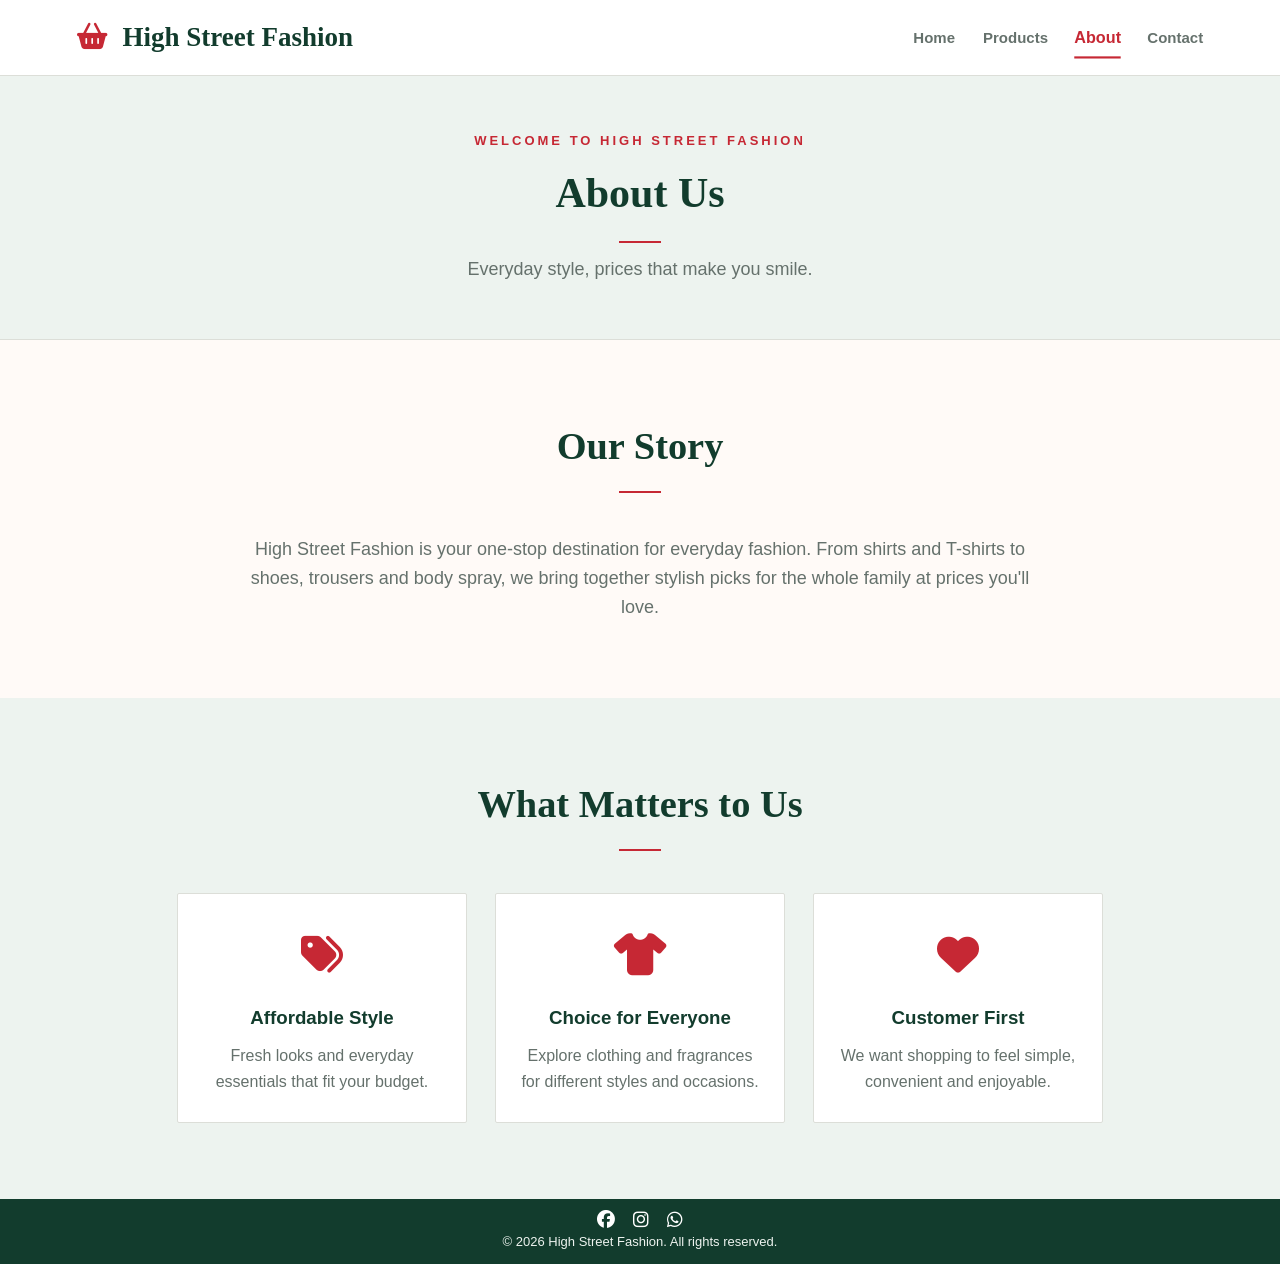
==== about.html @ cd29fabf "first commit" ====
<!DOCTYPE html>
<html lang="en">
  <head>
    <meta charset="UTF-8" />
    <meta name="viewport" content="width=device-width, initial-scale=1" />
    <title>High Street Fashion - About Us</title>
    <link rel="stylesheet" href="style.css" />
    <link
      rel="stylesheet"
      href="https://cdnjs.cloudflare.com/ajax/libs/font-awesome/6.5.1/css/all.min.css"
    />
  </head>

  <body>
    <header>
      <h1>
        <i class="fa-solid fa-basket-shopping"></i>
        High Street Fashion
      </h1>

      <nav>
        <a href="index.html">Home</a>
        <a href="product.html">Products</a>
        <a href="about.html" class="active">About</a>
        <a href="contact.html">Contact</a>
      </nav>
    </header>

    <div class="page-title">
      <p class="eyebrow">WELCOME TO HIGH STREET FASHION</p>
      <h1>About Us</h1>
      <p>Everyday style, prices that make you smile.</p>
    </div>

    <section class="section">
      <h2>Our Story</h2>
      <p class="about-text">
        High Street Fashion is your one-stop destination for everyday fashion. From
        shirts and T-shirts to shoes, trousers and body spray, we bring together
        stylish picks for the whole family at prices you'll love.
      </p>
    </section>

    <section class="section why-section">
      <h2>What Matters to Us</h2>
      <div class="cards">
        <div class="card">
          <div class="icon"><i class="fa-solid fa-tags"></i></div>
          <h3>Affordable Style</h3>
          <p>Fresh looks and everyday essentials that fit your budget.</p>
        </div>

        <div class="card">
          <div class="icon"><i class="fa-solid fa-shirt"></i></div>
          <h3>Choice for Everyone</h3>
          <p>Explore clothing and fragrances for different styles and occasions.</p>
        </div>

        <div class="card">
          <div class="icon"><i class="fa-solid fa-heart"></i></div>
          <h3>Customer First</h3>
          <p>We want shopping to feel simple, convenient and enjoyable.</p>
        </div>
      </div>
    </section>

    <footer>
      <p>
        <i class="fa-brands fa-facebook"></i>
        <i class="fa-brands fa-instagram"></i>
        <i class="fa-brands fa-whatsapp"></i>
      </p>
      <p>&copy; 2026 High Street Fashion. All rights reserved.</p>
    </footer>
  </body>
</html>
---- style.css ----
﻿
* {
  box-sizing: border-box;
  margin: 0;
  padding: 0;
}

:root {
  --green: #123c2d;
  --green-soft: #edf3ef;
  --red: #c62834;
  --red-dark: #941c26;
  --red-light: #ffc4c8;
  --paper: #fffaf7;
  --white: #ffffff;
  --dark: #171717;
  --muted: #65716c;
  --line: #dcded8;
  --rating: #946200;
  --header-surface: rgba(255, 255, 255, 0.97);
  --shadow: rgba(18, 60, 45, 0.12);
  --card-shadow: rgba(18, 60, 45, 0.08);
  --collection-shade: linear-gradient(transparent, rgba(0, 0, 0, 0.94));
  --cta-watermark: rgba(255, 255, 255, 0.025);
}

html {
  scroll-behavior: smooth;
}

body {
  font-family: "Segoe UI", Tahoma, Arial, sans-serif;
  background: var(--paper);
  color: var(--dark);
  line-height: 1.6;
  min-height: 100vh;
  display: flex;
  flex-direction: column;
}

a {
  color: inherit;
  text-decoration: none;
}

img {
  max-width: 100%;
  display: block;
}

button,
input,
textarea,
select {
  font: inherit;
}

header {
  height: 76px;
  display: flex;
  align-items: center;
  justify-content: space-between;
  padding: 0 clamp(20px, 6vw, 80px);
  position: sticky;
  top: 0;
  z-index: 100;
  background: var(--header-surface);
  border-bottom: 1px solid var(--line);
  backdrop-filter: blur(10px);
}

header h1 {
  font-size: 27px;
  font-family: Georgia, serif;
  color: var(--green);
}

header h1 i {
  margin-right: 9px;
  color: var(--red);
}

nav {
  display: flex;
  align-items: center;
  gap: 28px;
}

nav a {
  position: relative;
  display: inline-block;
  font-size: 15px;
  font-weight: 600;
  color: var(--muted);
  transition: color 0.2s ease, transform 0.2s ease;
}

nav a:hover,
nav a.active {
  color: var(--red);
  transform: scale(1.08);
}

nav a::after {
  content: "";
  position: absolute;
  left: 0;
  bottom: -7px;
  width: 100%;
  height: 2px;
  background: var(--red);
  transform: scaleX(0);
  transform-origin: center;
  transition: transform 0.2s ease;
}

nav a:hover::after,
nav a.active::after {
  transform: scaleX(1);
}

.announcement-bar {
  min-height: 36px;
  display: flex;
  justify-content: center;
  align-items: center;
  gap: clamp(18px, 5vw, 72px);
  padding: 8px 20px;
  background: var(--green);
  color: var(--white);
  font-size: 12px;
  font-weight: 700;
  letter-spacing: 0.7px;
  text-transform: uppercase;
}

.announcement-highlight {
  color: var(--red-light);
}


.home-hero {
  min-height: 610px;
  display: flex;
  align-items: center;
  padding: 80px clamp(24px, 8vw, 120px);
  background-color: var(--green-soft);
  background-image: url("https://images.unsplash.com/photo-1441986300917-64674bd600d8?auto=format&fit=crop&w=1800&q=82");
  background-size: cover;
  background-position: center;
}

.home-hero-text {
  max-width: 650px;
}

.hero-eyebrow {
  margin-bottom: 12px;
  color: white;
  font-size: 12px;
  font-weight: 700;
  letter-spacing: 3px;
}

.home-hero-text h1 {
  margin-bottom: 18px;
  font-size: clamp(42px, 5vw, 78px);
  line-height: 0.98;
  font-family: Georgia, serif;
  color: white;
  text-shadow: 0 1px 2px var(--white);
}

.home-hero-text h1 span {
  color: var(--red);
}

.home-hero-text p:not(.hero-eyebrow) {
  max-width: 560px;
  margin-bottom: 28px;
  color: white;
  text-shadow: 0 1px 2px var(--white);
  font-size: 20px;
  line-height: 1.6;
}

.hero-actions {
  display: flex;
  flex-wrap: wrap;
  gap: 14px;
}

.cta-btn,
.hero-secondary-btn,
.see-all,
.catalog-button,
.contact-form button {
  min-height: 48px;
  display: inline-flex;
  align-items: center;
  justify-content: center;
  padding: 13px 26px;
  border: 1px solid transparent;
  border-radius: 0;
  font-weight: 700;
  text-decoration: none;
  cursor: pointer;
  transition: background 0.2s ease, transform 0.2s ease, color 0.2s ease;
}

.cta-btn,
.see-all,
.catalog-button,
.contact-form button {
  color: var(--white);
  background: var(--red);
}

.cta-btn:hover,
.see-all:hover,
.catalog-button:hover,
.contact-form button:hover {
  background: var(--red-dark);
  transform: translateY(-1px);
}

.hero-secondary-btn {
  color: var(--white);
  border-color: var(--green);
  background-color: var(--green);
}

.hero-secondary-btn:hover {
  color: var(--white);
  background: var(--green);
}

.hero-feature {
  display: none;
}

.stats-strip {
  display: flex;
  justify-content: space-evenly;
  align-items: center;
  flex-wrap: wrap;
  gap: 15px;
  padding: 18px;
  background: var(--white);
  border-top: 1px solid var(--line);
  border-bottom: 1px solid var(--line);
  font-size: 17px;
}

.stats-strip i {
  margin-right: 5px;
  color: var(--red);
}


.section {
  padding: 76px 24px;
  text-align: center;
  background: var(--paper);
}

.why-section,
.trending-section,
.catalog-section,
.catalog-toolbar {
  background: var(--green-soft);
}

.section h2 {
  margin-bottom: 42px;
  font-size: clamp(30px, 3vw, 42px);
  font-family: Georgia, serif;
  color: var(--green);
}

.section h2::after,
.page-title h1::after {
  content: "";
  width: 42px;
  height: 2px;
  display: block;
  margin: 14px auto 0;
  background: var(--red);
}

.round-row,
.box-row,
.collection-row,
.cards {
  display: flex;
  justify-content: center;
  align-items: stretch;
  flex-wrap: wrap;
  gap: 28px;
}

.round-item {
  width: 170px;
  text-decoration: none;
  transition: transform 0.2s ease;
}

.round-item img {
  width: 170px;
  height: 170px;
  object-fit: cover;
  border-radius: 50%;
  border: 3px solid var(--white);
  box-shadow: 0 6px 18px var(--shadow);
  transition: transform 0.2s ease, border-color 0.2s ease;
}

.round-item:hover img {
  border-color: var(--red);
  transform: scale(1.04);
}

.round-item p {
  margin-top: 10px;
  font-weight: 700;
  color: var(--green);
}

.collection-card {
  position: relative;
  width: 270px;
  height: 390px;
  overflow: hidden;
  color: var(--white);
  background: var(--green);
  /* transition: transform 0.2s ease; */
}

/* .collection-card:hover {
  transform: translateY(-2px);
} */

.collection-card img {
  position: absolute;
  inset: 0;
  width: 100%;
  height: 100%;
  object-fit: cover;
  /* transition: transform 0.4s ease; */
}

/* .collection-card:hover img {
  transform: scale(1.04);
} */

.collection-text {
  position: absolute;
  left: 0;
  right: 0;
  bottom: 0;
  padding: 28px 22px 22px;
  background: var(--collection-shade);
  text-align: left;
}

.collection-text h3 {
  font-size: 24px;
  font-family: Georgia, serif;
}

.collection-text p {
  margin-top: 7px;
}

.box,
.card,
.style-card,
.review-card,
.catalog-product,
.contact-form {
  background: var(--white);
  border: 1px solid var(--line);
  border-radius: 2px;
  box-shadow: none;
}

.box {
  width: 330px;
  min-height: 230px;
  padding: 25px 20px;
  border-top: 3px solid var(--red);
  transition: transform 0.2s ease;
}

.box i,
.card .icon,
.back-link,
.catalog-category,
.catalog-toolbar a {
  color: var(--red);
}

.box i {
  font-size: 42px;
}

.box h3,
.card h3,
.catalog-details h3 {
  margin: 10px 0;
  color: var(--green);
}

.box p,
.card p,
.catalog-description,
.about-text {
  color: var(--muted);
  line-height: 1.6;
}

.card {
  width: 290px;
  display: block;
  padding: 28px 22px;
  text-decoration: none;
  transition: transform 0.2s ease;
}

.category-grid {
  max-width: 1200px;
  display: grid;
  grid-template-columns: repeat(auto-fit, minmax(min(100%, 230px), 1fr));
  gap: 20px;
  margin: 0 auto;
}

.category-tile {
  width: 100%;
  min-height: 0;
  display: flex;
  flex-direction: column;
  align-items: flex-start;
  text-align: left;
  padding: 0;
  overflow: hidden;
}

.category-image {
  width: 100%;
  height: 210px;
  overflow: hidden;
  background: var(--line);
}

.category-image img {
  width: 100%;
  height: 100%;
  display: block;
  object-fit: cover;
  transition: transform 0.25s ease;
}

.category-tile:hover .category-image img {
  transform: scale(1.04);
}

.category-content {
  width: 100%;
  flex: 1;
  padding: 20px;
}

.category-tile h3 {
  margin: 0 0 10px;
}

.card .icon {
  margin-bottom: 14px;
  font-size: 42px;
}

.home-cta {
  position: relative;
  overflow: hidden;
  min-height: 280px;
  display: grid;
  place-content: center;
  text-align: center;
  color: var(--white);
  background: var(--green);
}

.home-cta::before {
  content: "HIGH STREET";
  position: absolute;
  color: var(--cta-watermark);
  font-size: clamp(72px, 16vw, 220px);
  font-weight: 700;
  line-height: 1;
  font-family: Georgia, serif;
}

.home-cta > * {
  position: relative;
  z-index: 1;
}

.home-cta h2 {
  margin-bottom: 10px;
  font-size: 34px;
  font-family: Georgia, serif;
}

.home-cta p {
  margin-bottom: 25px;
}

footer {
  margin-top: auto;
  padding: 12px 20px;
  text-align: center;
  color: var(--white);
  background: var(--green);
  line-height: 1.4;
}

footer p:first-child {
  display: flex;
  justify-content: center;
  gap: 18px;
  margin-bottom: 4px;
}

footer p:last-child {
  color: var(--green-soft);
  font-size: 13px;
}

footer i {
  font-size: 18px;
}


.page-title {
  padding: 55px 20px;
  text-align: center;
  color: var(--green);
  background: var(--green-soft);
  border-bottom: 1px solid var(--line);
}

.page-title h1 {
  margin: 8px 0 12px;
  font-size: clamp(30px, 4vw, 42px);
  font-family: Georgia, serif;
}

.page-title p {
  color: var(--muted);
  font-size: 18px;
}

.page-title .eyebrow {
  color: var(--red);
  font-size: 13px;
  font-weight: 700;
  letter-spacing: 3px;
}

.page-title h1 i {
  margin-right: 8px;
  color: var(--red);
}

.about-text {
  max-width: 800px;
  margin: 0 auto;
  font-size: 18px;
}


.catalog-toolbar {
  max-width: 1200px;
  display: flex;
  justify-content: space-between;
  gap: 12px;
  margin: 0 auto;
  padding: 22px 24px 0;
  color: var(--muted);
}

.catalog-toolbar a {
  font-weight: 700;
}

.catalog-grid {
  max-width: 1200px;
  display: grid;
  grid-template-columns: repeat(auto-fit, minmax(235px, 1fr));
  gap: 25px;
  margin: 0 auto;
  text-align: left;
}

.catalog-product {
  overflow: hidden;
  transition: transform 0.2s ease;
}

.catalog-product:hover {
  transform: translateY(-2px);
}

.catalog-image {
  position: relative;
  height: 270px;
  overflow: hidden;
  background: var(--green-soft);
}

.catalog-image img {
  width: 100%;
  height: 100%;
  display: block;
  object-fit: cover;
}

.catalog-image.image-fallback::after {
  content: "High Street Fashion";
  height: 100%;
  display: grid;
  place-items: center;
  color: var(--green);
  font: 700 24px Georgia, serif;
}

.catalog-tag {
  position: absolute;
  top: 12px;
  left: 12px;
  padding: 6px 10px;
  background: var(--red);
  color: var(--white);
  font-size: 10px;
  font-weight: 700;
}

.catalog-details {
  padding: 17px;
}

.catalog-category {
  font-size: 11px;
  font-weight: 700;
  letter-spacing: 1px;
  text-transform: uppercase;
}

.catalog-description {
  min-height: 42px;
}

.catalog-bottom {
  display: flex;
  align-items: center;
  justify-content: space-between;
  gap: 10px;
  margin-top: 16px;
}

.price,
.catalog-bottom .price {
  color: var(--red);
  font-size: 18px;
  font-weight: 700;
}

.catalog-button {
  border: 0;
  padding: 10px 12px;
  font-size: 12px;
}


.map {
  width: min(900px, 100%);
  height: 350px;
  display: block;
  margin: 0 auto;
  border: 1px solid var(--line);
}

.simple-contact {
  display: grid;
  place-items: center;
  padding: 70px 20px;
  background: var(--paper);
}

.whatsapp-contact {
  width: min(520px, 100%);
  display: grid;
  grid-template-columns: auto 1fr auto;
  align-items: center;
  gap: 18px;
  padding: 22px 24px;
  background: var(--green);
  color: var(--white);
  text-decoration: none;
  transition: transform 0.2s ease, background 0.2s ease;
}

.whatsapp-contact > i:first-child {
  font-size: 38px;
}

.whatsapp-contact span {
  display: flex;
  flex-direction: column;
}

.whatsapp-contact small {
  opacity: 1;
}

.whatsapp-contact strong {
  font-size: 21px;
}

.shop-listing {
  padding: 48px 20px;
  background: var(--paper);
}

.shop-card {
  max-width: 980px;
  display: grid;
  grid-template-columns: minmax(0, 1fr) 270px;
  gap: 28px;
  margin: 0 auto;
  padding: 32px;
  background: var(--white);
  border: 1px solid var(--line);
  border-radius: 8px;
  box-shadow: 0 8px 28px var(--card-shadow);
  transition: transform 0.2s ease;
}

.shop-card:hover {
  transform: translateY(-2px);
}

.shop-copy {
  text-align: left;
}

.shop-copy h1 {
  margin: 6px 0 10px;
  font-size: clamp(27px, 4vw, 38px);
}

.shop-category {
  color: var(--muted);
  font-size: 14px;
}

.shop-rating {
  display: flex;
  align-items: center;
  gap: 8px;
  margin-bottom: 24px;
}

.shop-rating span {
  color: var(--rating);
  letter-spacing: 1px;
}

.shop-rating a {
  color: var(--green);
  text-decoration: none;
}

.shop-copy address,
.shop-hours,
.shop-phone {
  display: flex;
  align-items: flex-start;
  gap: 13px;
  margin-bottom: 18px;
  color: var(--dark);
  font-style: normal;
  line-height: 1.5;
}

.shop-copy address i,
.shop-hours i,
.shop-phone i {
  width: 18px;
  margin-top: 4px;
  color: var(--muted);
}

.shop-hours strong {
  color: var(--red-dark);
}

.shop-phone {
  color: var(--green);
  text-decoration: none;
}

.shop-actions {
  display: flex;
  gap: 12px;
  margin-top: 24px;
  flex-wrap: wrap;
}

.shop-actions a {
  min-width: 86px;
  display: flex;
  flex-direction: column;
  align-items: center;
  gap: 7px;
  color: var(--green);
  text-decoration: none;
  font-size: 13px;
}

.shop-actions i {
  width: 52px;
  height: 52px;
  display: grid;
  place-items: center;
  border: 1px solid var(--line);
  border-radius: 50%;
  font-size: 21px;
}

.shop-actions a:first-child i {
  color: var(--green);
}

.shop-actions a:nth-child(2) i {
  color: var(--green);
}

.shop-actions a:last-child i {
  color: var(--green);
}

.shop-actions a:hover i {
  color: var(--white);
  background: var(--green);
}

.shop-actions a:nth-child(2):hover i {
  background: var(--green);
}

.shop-actions a:hover span {
  color: var(--red-dark);
}

.shop-photo {
  width: 270px;
  height: 220px;
  object-fit: cover;
  border-radius: 4px;
}

.store-map-section {
  max-width: 980px;
  margin: 30px auto 0;
  padding-inline: 18px;
  border: 1px solid var(--line);
  border-radius: 8px;
  background: var(--white);
  box-shadow: 0 8px 28px var(--card-shadow);
}

.store-map-section h2 {
  margin-bottom: 18px;
}

.store-map-section .map {
  width: 100%;
  height: 380px;
  margin-bottom: 18px;
  border: 1px solid var(--line);
  border-radius: 6px;
}


.round-item,
.collection-card,
.card,
.catalog-product,
.box,
.cta-btn,
.hero-secondary-btn,
.catalog-button,
.whatsapp-contact {
  transition: transform 0.2s ease, background 0.2s ease;
}

.round-item:hover,
.collection-card:hover,
.card:hover,
.catalog-product:hover,
.box:hover,
.whatsapp-contact:hover {
  transform: translateY(-2px);
}

@media (max-width: 800px) {
  header {
    height: auto;
    flex-direction: column;
    gap: 12px;
    padding: 14px 16px;
  }

  header h1 {
    font-size: 23px;
  }

  nav {
    gap: 14px;
  }

  nav a {
    font-size: 14px;
  }

  .announcement-bar span:not(.announcement-highlight) {
    display: none;
  }

  .home-hero {
    min-height: 520px;
    padding: 55px 20px;
    background-position: 62% center;
  }

  .home-hero-text h1 {
    font-size: 44px;
  }

  .home-hero-text p:not(.hero-eyebrow) {
    font-size: 17px;
  }

  .stats-strip div {
    width: calc(50% - 10px);
    font-size: 14px;
  }

  .section {
    padding: 55px 16px;
  }

  .section h2 {
    font-size: 32px;
  }

  .round-item,
  .round-item img {
    width: 130px;
  }

  .round-item img {
    height: 130px;
  }

  .collection-card {
    width: calc(100vw - 32px);
    height: 430px;
  }

  .catalog-grid {
    grid-template-columns: repeat(2, minmax(0, 1fr));
    gap: 12px;
  }

  .catalog-image {
    height: 185px;
  }

  .catalog-details {
    padding: 12px;
  }

  .catalog-details h3 {
    font-size: 15px;
  }

  .catalog-bottom {
    flex-direction: column;
    align-items: flex-start;
  }

  .catalog-button {
    width: 100%;
  }

  .whatsapp-contact {
    padding: 18px;
  }

  .whatsapp-contact strong {
    font-size: 18px;
  }

  .map {
    height: 280px;
  }

  .shop-listing {
    padding: 24px 12px;
  }

  .shop-card {
    grid-template-columns: 1fr;
    padding: 22px 18px;
  }

  .shop-photo {
    width: 100%;
    height: 230px;
    grid-row: 1;
  }

  .shop-copy {
    grid-row: 2;
  }

  .shop-actions {
    justify-content: flex-start;
  }
}
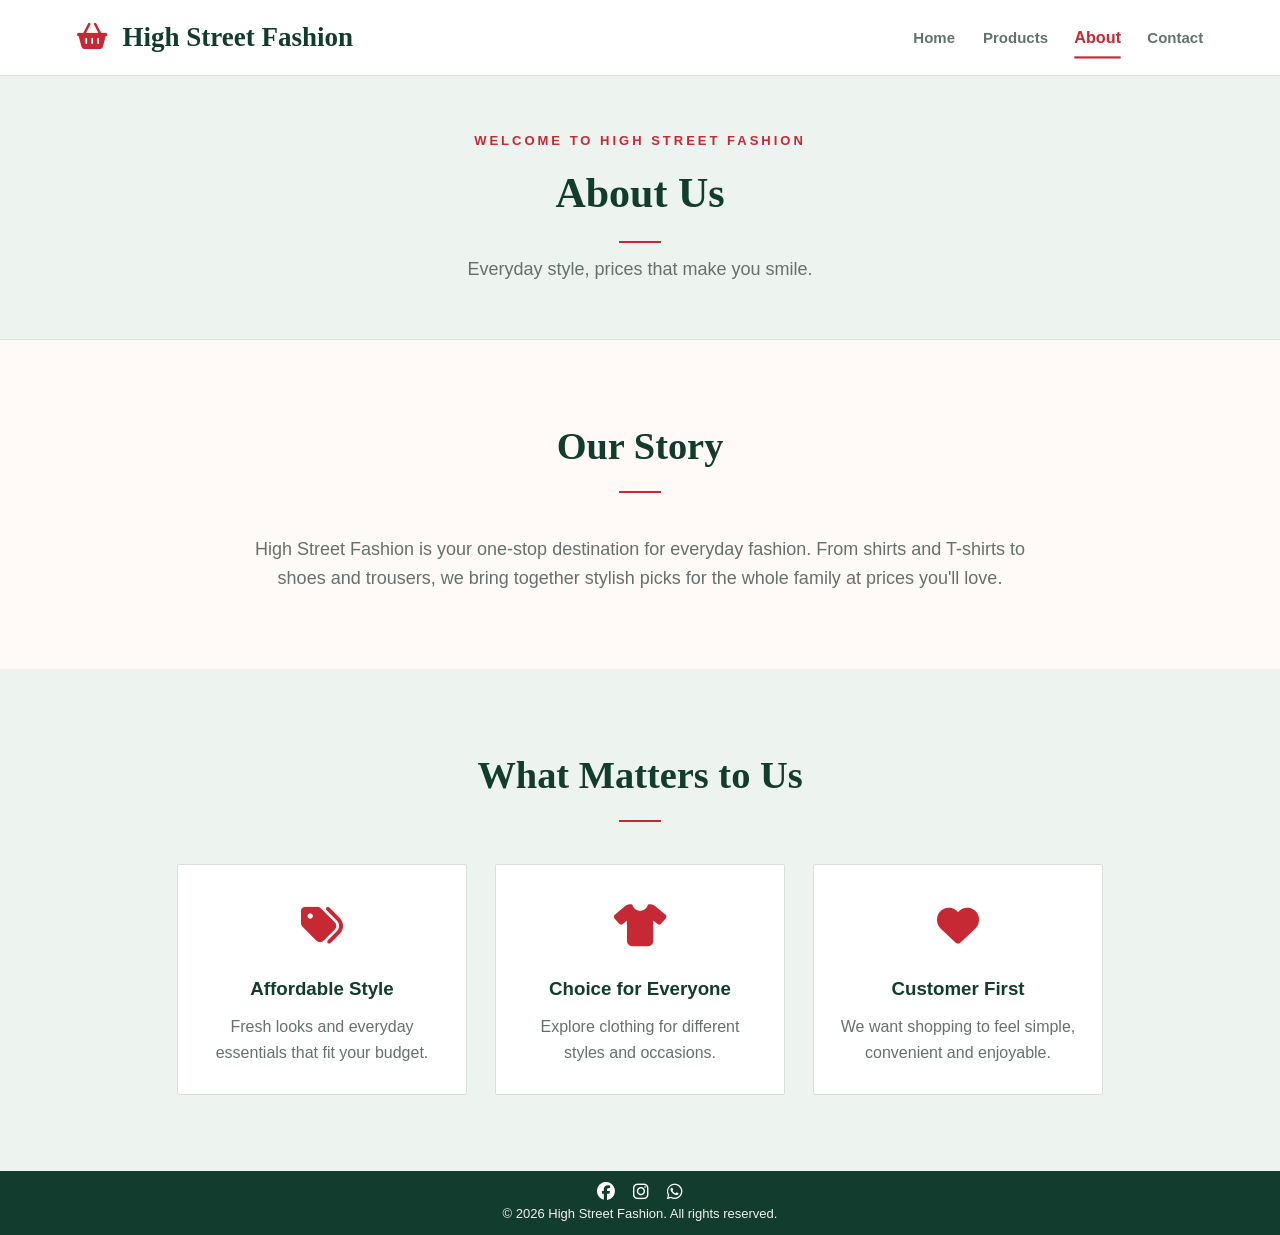
==== commit 4ddcc54a: "ff" ====
--- a/about.html
+++ b/about.html
@@ -36,7 +36,7 @@
       <h2>Our Story</h2>
       <p class="about-text">
         High Street Fashion is your one-stop destination for everyday fashion. From
-        shirts and T-shirts to shoes, trousers and body spray, we bring together
+        shirts and T-shirts to shoes and trousers, we bring together
         stylish picks for the whole family at prices you'll love.
       </p>
     </section>
@@ -53,7 +53,7 @@
         <div class="card">
           <div class="icon"><i class="fa-solid fa-shirt"></i></div>
           <h3>Choice for Everyone</h3>
-          <p>Explore clothing and fragrances for different styles and occasions.</p>
+          <p>Explore clothing for different styles and occasions.</p>
         </div>
 
         <div class="card">
